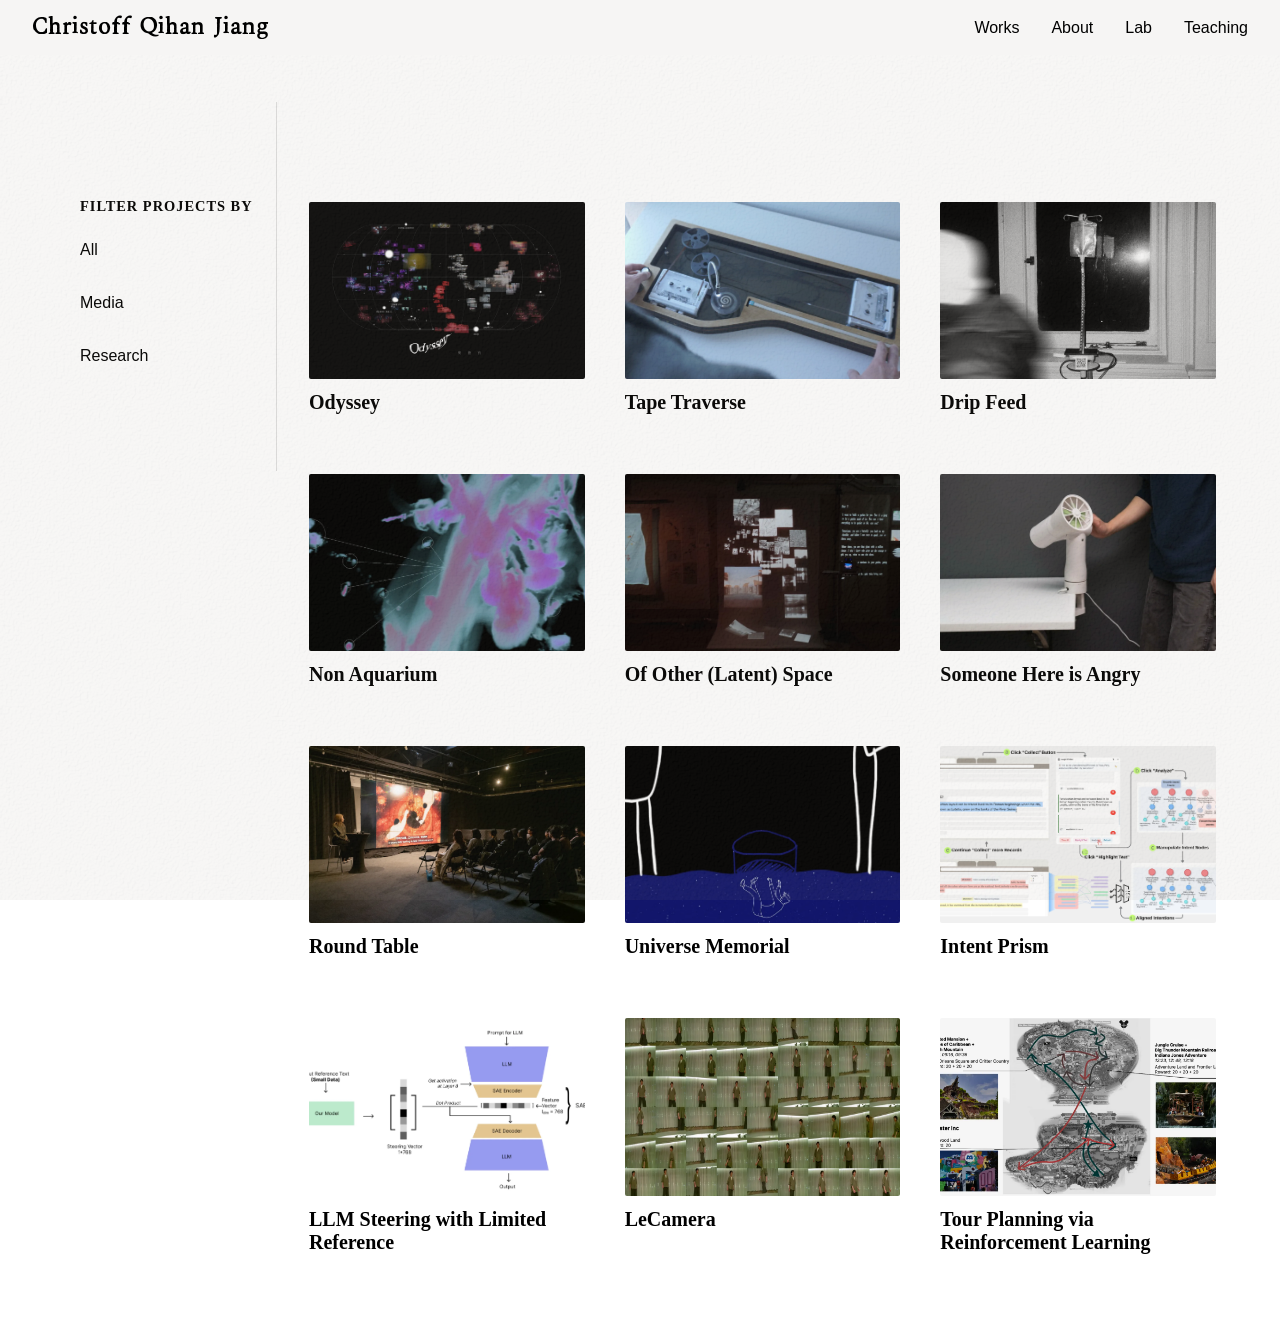
==== index.html @ 777bdf40 "initial portfolio deploy" ====
<!DOCTYPE html>
<html lang="en">
<head>
  <meta charset="UTF-8">
  <meta name="viewport" content="width=device-width, initial-scale=1.0">
  <link rel="icon" href="favicon.ico" type="image/x-icon">
  
  <title>Christoff Qihan Jiang</title>
  <link rel="stylesheet" href="css/base.css">
  <link rel="stylesheet" href="css/layout.css">
  <link rel="stylesheet" href="css/leftBar.css">
  <link rel="stylesheet" href="css/nav.css">
  <script src="js/generateBackground.js"></script>
</head>
<body>
<!--   
  <script src="js/cursor.js"></script>
  -->

  <!-- add navigation bar-->
  <div id="nav"></div>  
  <script src="js/nav.js"></script>

  <!-- Filter bar and project grid container -->
  <div class="main-container">
    
  <script src= "js/leftBar.js"></script>
    <aside class="left-bar">
      <h2 class="left-title">Filter Projects by</h2>
      <button class="left-btn">All</button>
      <button class="left-btn">Media</button>
      <button class="left-btn">Research</button>
    </aside>

    <!-- Create grid for all projects -->
    <div id="project-grid-container"></div>
  </div>

  <script src="js/createProjectGrid.js"></script>
</body>
</html>
---- css/base.css ----
figure {
    display: flex;
    flex-direction: column;
    align-items: center;
    margin: 0;
}

caption {
    display: block;
    text-align: center;
    font-size: 0.9rem;
    color: #555;
    margin-top: 0.5rem;
}

a {
  color: inherit;
  text-decoration: none;
}

button {
    font: inherit;
}

p {
    font-size: 1rem;
    line-height: 1.25;
}

/*font*/
@font-face {
    font-family: "TitleFont";
    src: url("../assets/fonts/ShineTypewriter.ttf") format("truetype");
    font-weight: 800;
    font-style: normal;
}

/* @font-face {
    font-family: "TitleFont";
    src: url("../assets/fonts/DMSerifDisplay-Italic.ttf") format("truetype");
    font-weight: 800;
    font-style: italic;
} */

body {
    margin: 0;
    padding-top: 70px; /* Adjust based on your nav height */
    font-family: "Inter", sans-serif;
}

body::before {
    content: '';
    position: fixed;
    inset: 0;
    z-index: 1;
    pointer-events: none;
    /* background-image injected by js/grainBg.js */
    opacity: 0.08;
}

h1, h2, h3, h4, h5, h6 {
    font-family: "Garamond", serif;
    font-weight: 600;
}
---- css/layout.css ----
.main-container {
    display: flex;
    gap: 2rem;
    margin: 0 auto;
    padding: 2rem 5% 5% 5%;
}

.content-container {
    flex: 1;
    display:block;
    gap: 2rem;
    padding: 0 5% 5% 5%;
}

/* Project Grid */
.project-grid {
  display: grid;
  grid-template-columns: repeat(3, 1fr);
  gap: 40px; 
  padding-top: 11%;
}

/* Image container with 4:3 aspect ratio */
.project-image-wrapper {
  aspect-ratio: 14 / 9;
  overflow: hidden;
  background: #f0f0f0;
  border-radius: 2px;
  position:relative;
  cursor: pointer;
}

/* Image fills container and crops from center */
.project-image-wrapper img {
  width: 100%;
  height: 100%;
  object-fit: cover;        /* crops to fill */
  object-position: center;  /* crops from center */
  transition: filter 0.5s smooth; /* smooth blur transition */
}

.project-image-wrapper:hover img {
  filter: blur(5px);

}


/* Overlay hidden by default */
/* adding a black background for the overlay */
.project-overlay {
  position: absolute;
  top: 0;
  left: 0;
  width: 100%;
  height: 100%;
  background: rgba(0, 0, 0, 0.5);  /* 50% dim */
  opacity: 0;
  transition: opacity 0.3s ease;
  display: flex;
  align-items: center;
  justify-content: flex-start;
  padding: 15px;
  box-sizing: border-box;
}


/* Show overlay on hover */
.project-image-wrapper:hover .project-overlay {
  opacity: 1;
}

.project-subtitle {
  color: white;
  text-align: center;
  font-size: 14px;
  line-height: 1.4;
  margin: 0;
  text-align: left;   
}

/* Fade in effects for cards*/
@keyframes enter {
  from { opacity: 0; }
  to   { opacity: 1; }
}

/* Card styling */
.project-card-link {
  text-decoration: none;
  color: inherit;
  display: block;
}

.project-card {
  transition: all 0.3s ease;
  display: block;
}

.project-card.card-enter {
  animation: enter 0.2s both;
}

.project-card h3 {
  margin-top: 12px;
  font-size: 20px;
  font-weight: 600;
}

.project-card a:hover {
  opacity: 1; 
}
#project-grid-container {
    flex: 1;
}
---- css/leftBar.css ----
.left-bar {
    flex: 0 0 180px;
    display: flex;
    flex-direction: column;
    gap: 1rem;
    padding: 6rem 1rem 6rem 1rem;
    border-right: 1px solid #e0e0e0;
    height: fit-content;
    position: sticky;
    top: 5rem;
}

.left-title {
    margin: 0;
    font-size: 0.9rem;
    font-weight: 600;
    letter-spacing: 1px;
    text-transform: uppercase;
}

.left-btn {
    padding: 0.6rem 0 0.6rem 0;
    background: transparent;
    border: none;
    cursor: pointer;
    font-size: 1rem;
    transition: all 0.2s ease;
    text-align: left;
}

.left-btn:hover {
    background: #f5f5f5;
    border-color: #999;
}
---- css/nav.css ----
.nav {
  display: flex;
  justify-content: space-between;
  align-items: center;
  padding: 1rem 2rem;
  position: fixed;
  background-color: #f6f5f4;
  top: 0;
  left: 0;
  right: 0;  
  z-index: 100;
}

.nav-name {
  font-family: "TitleFont", serif;
  font-size: 1.5rem;
  text-decoration: none;
  color: inherit;
  font-weight: 500;
}

.nav-links {
  list-style: none;
  margin: 0;
  padding: 0;
  display: flex;
  gap: 2rem;
}

.nav-links a {
  text-decoration: none;
  color: inherit;
}

.nav-links a:hover {
  opacity: 0.5;
}
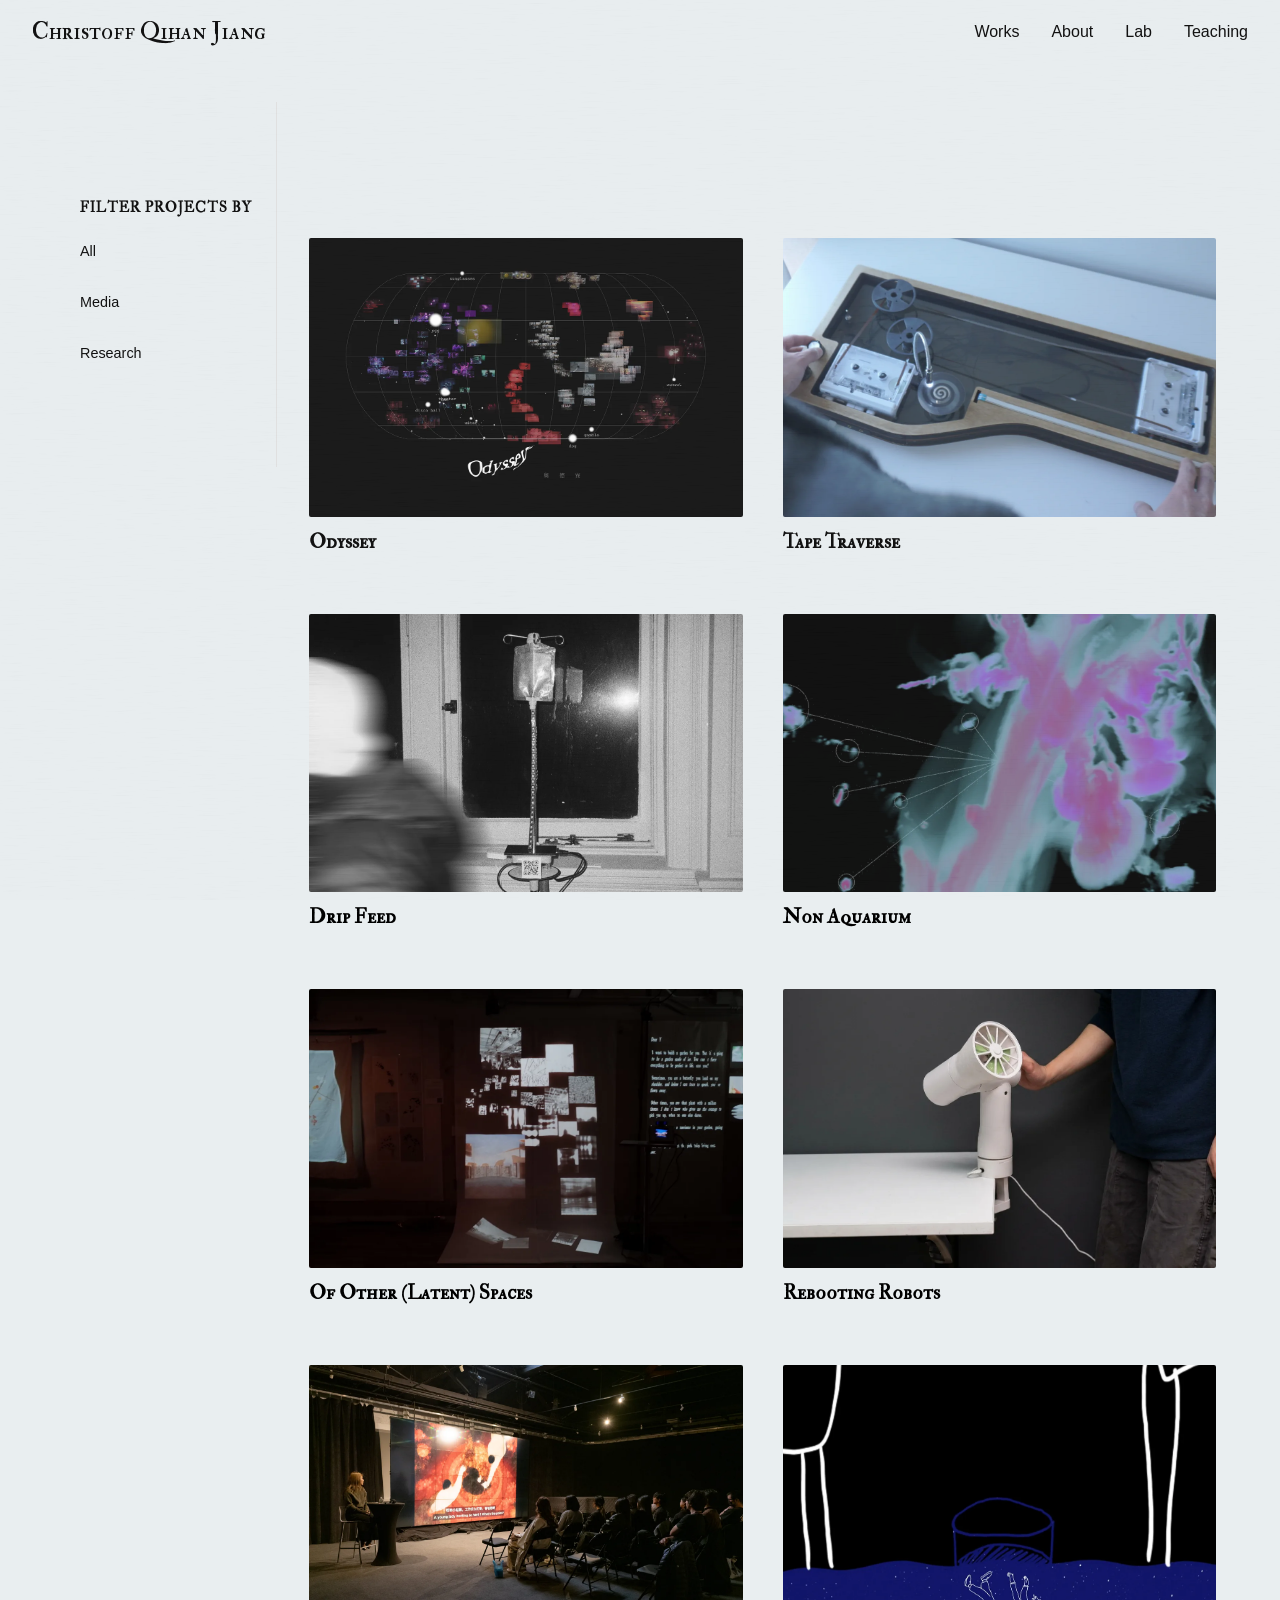
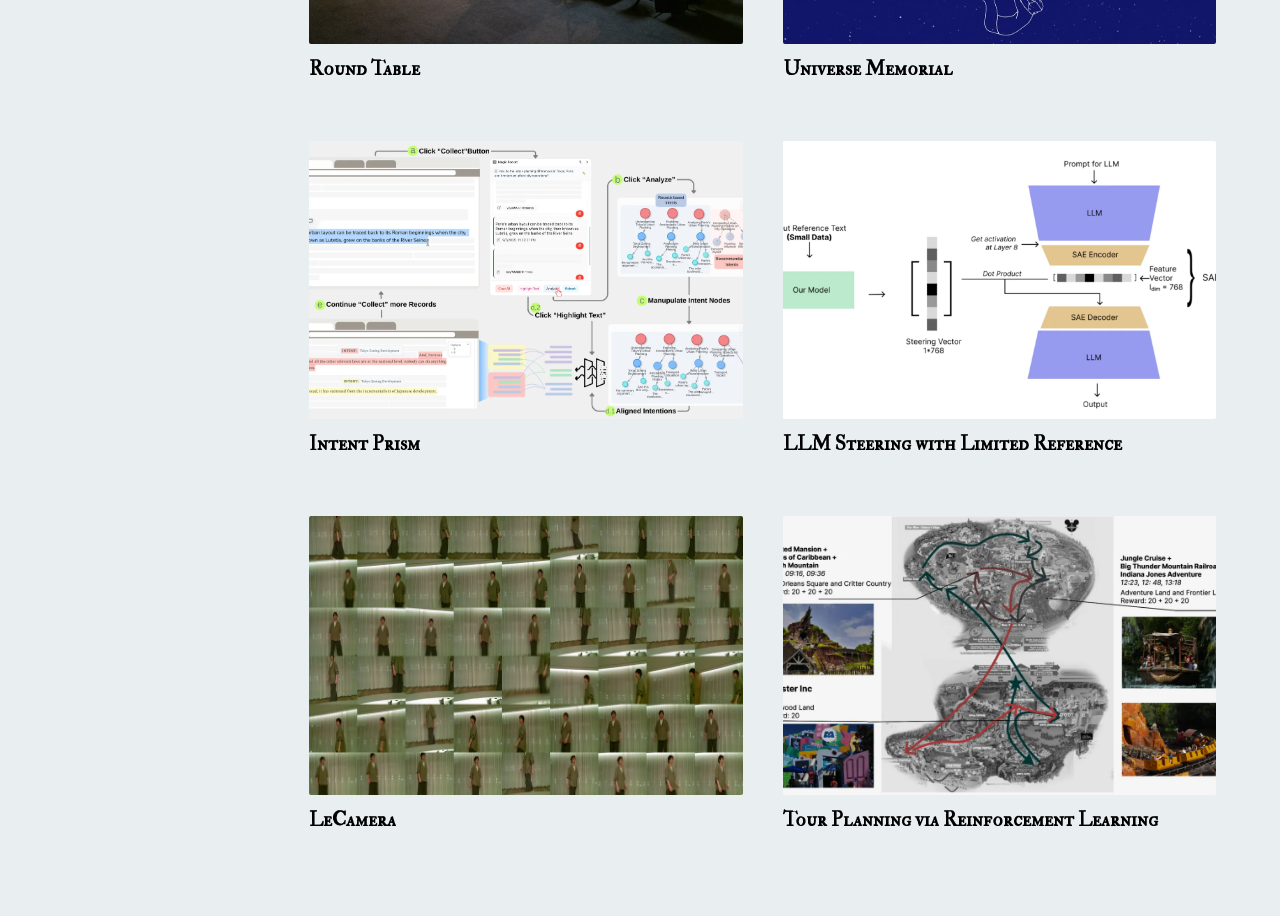
==== commit 0397ec70: "add responsive design" ====
--- a/index.html
+++ b/index.html
@@ -11,6 +11,7 @@
   <link rel="stylesheet" href="css/leftBar.css">
   <link rel="stylesheet" href="css/nav.css">
   <script src="js/generateBackground.js"></script>
+  <link rel="stylesheet" href="css/responsive.css">
 </head>
 <body>
 <!--   
--- a/css/base.css
+++ b/css/base.css
@@ -1,3 +1,7 @@
+html {
+    font-size: 16px;
+}
+
 figure {
     display: flex;
     flex-direction: column;
@@ -24,41 +28,51 @@
 
 p {
     font-size: 1rem;
-    line-height: 1.25;
+    line-height: 1.5;
 }
 
 /*font*/
 @font-face {
     font-family: "TitleFont";
-    src: url("../assets/fonts/ShineTypewriter.ttf") format("truetype");
-    font-weight: 800;
+    src: url("../assets/fonts/IMFellDoublePicaSC-Regular.ttf") format("truetype");
+    font-weight: 400;
+    font-style: normal;
+}
+
+@font-face {
+    font-family: "ContentFont";
+    src: url("../assets/fonts/HinaMincho-Regular.ttf") format("truetype");
+    font-weight: 400;
     font-style: normal;
 }
 
 /* @font-face {
-    font-family: "TitleFont";
-    src: url("../assets/fonts/DMSerifDisplay-Italic.ttf") format("truetype");
+    font-family: "ContentFont";
+    src: url("../assets/fonts/SpaceMono-Bold.ttf") format("truetype");
     font-weight: 800;
-    font-style: italic;
+    font-style: bold;
 } */
+
+
 
 body {
     margin: 0;
-    padding-top: 70px; /* Adjust based on your nav height */
-    font-family: "Inter", sans-serif;
+    padding-top: 70px; 
+    font-family: "Roboto Mono", sans-serif;
+    background-color: rgb(233, 238, 240);
 }
 
 body::before {
     content: '';
     position: fixed;
     inset: 0;
-    z-index: 1;
+    z-index: 9000;
     pointer-events: none;
-    /* background-image injected by js/grainBg.js */
     opacity: 0.08;
 }
 
 h1, h2, h3, h4, h5, h6 {
-    font-family: "Garamond", serif;
-    font-weight: 600;
+    font-family: "TitleFont", serif;
+    font-weight: 400;
+    font-style: normal;
 }
--- a/css/layout.css
+++ b/css/layout.css
@@ -15,9 +15,9 @@
 /* Project Grid */
 .project-grid {
   display: grid;
-  grid-template-columns: repeat(3, 1fr);
+  grid-template-columns: repeat(2, 1fr);
   gap: 40px; 
-  padding-top: 11%;
+  padding-top: 15%;
 }
 
 /* Image container with 4:3 aspect ratio */
--- a/css/leftBar.css
+++ b/css/leftBar.css
@@ -19,17 +19,19 @@
 }
 
 .left-btn {
-    padding: 0.6rem 0 0.6rem 0;
+    padding: 0.6rem 0rem;
     background: transparent;
+    /*border: 1px solid #00000000;*/
     border: none;
     cursor: pointer;
-    font-size: 1rem;
+    font-size: 0.9rem;
     transition: all 0.2s ease;
     text-align: left;
 }
 
 .left-btn:hover {
     background: #f5f5f5;
-    border-color: #999;
+    /*border: 1px solid #202020;*/
+
 }
 
--- a/css/nav.css
+++ b/css/nav.css
@@ -4,7 +4,7 @@
   align-items: center;
   padding: 1rem 2rem;
   position: fixed;
-  background-color: #f6f5f4;
+  background-color: inherit;
   top: 0;
   left: 0;
   right: 0;  
--- a/css/responsive.css
+++ b/css/responsive.css
@@ -0,0 +1,173 @@
+/*RESPONSIVE — Tablet & Mobile Breakpoints*/
+
+/* ── Tablet (≤ 1024px) ── */
+@media (max-width: 1024px) {
+  .project-grid {
+    gap: 24px;
+  }
+
+  .project-meta-container {
+    grid-template-columns: repeat(2, 1fr);
+  }
+}
+
+/* ── Mobile (≤ 768px) ── */
+@media (max-width: 768px) {
+
+  /* Nav */
+  .nav {
+    padding: 0.75rem 1.25rem;
+  }
+
+  .nav-name {
+    font-size: 1.1rem;
+  }
+
+  .nav-links {
+    gap: 1rem;
+    font-size: 0.9rem;
+  }
+
+  /* ── Main layout: stack vertically ── */
+  .main-container {
+    flex-direction: column;
+    padding: 5rem 1.25rem 3rem;
+    gap: 0;
+  }
+
+  .content-container {
+    padding: 0;
+  }
+
+  /* ── Left bar: horizontal filter strip ── */
+  .left-bar {
+    flex: none;
+    width: 100%;
+    flex-direction: row;
+    flex-wrap: wrap;
+    align-items: center;
+    gap: 0.5rem;
+    padding: 1rem 0;
+    border-right: none;
+    border-bottom: 1px solid #e0e0e0;
+    position: static;
+    top: auto;
+  }
+
+  .left-title,
+  .left-bar-title {
+    width: 100%;
+    font-size: 0.8rem;
+    margin: 0 0 0.25rem;
+  }
+
+  .left-btn {
+    padding: 0.3rem 0.75rem;
+    border: 1px solid #e0e0e0;
+    border-radius: 2px;
+    font-size: 0.85rem;
+  }
+
+  /* ── Project grid: single column ── */
+  .project-grid {
+    grid-template-columns: 1fr;
+    gap: 1.5rem;
+    padding-top: 1.5rem;
+  }
+
+  /* ── About page ── */
+  .about-me-container {
+    flex-direction: column;
+    height: auto;
+    overflow: visible;
+    padding: 5rem 1.25rem 3rem;
+    gap: 1.5rem;
+  }
+
+  .about-me-container .left {
+    width: 100%;
+    padding: 0;
+    overflow: visible;
+  }
+
+  .about-me-container .right {
+    width: 100%;
+    align-items: flex-start;
+    justify-content: flex-start;
+  }
+
+  #profile-image {
+    width: 100%;
+    max-height: 70vh;
+    object-fit: contain;
+    object-position: left;
+  }
+
+  /* ── Teaching page ── */
+  .teaching-container {
+    padding: 1.5rem 0;
+  }
+
+  .teaching-figure-container {
+    width: 100%;
+  }
+
+  .teaching-entry {
+    flex-direction: column;
+    gap: 0.25rem;
+    align-items: flex-start;
+  }
+
+  .entry-date {
+    order: -1;
+  }
+
+  /* ── Works pages ── */
+  .works-content {
+    padding: 0 0 2rem;
+  }
+
+  .work-page .content-container {
+    padding: 0;
+  }
+
+  .content-container p {
+    margin: 1.5rem 0;
+  }
+
+  .project-title-container {
+    grid-template-columns: 1fr;
+  }
+
+  .brief-title       { grid-column: 1; }
+  .brief-date        { grid-column: 1; grid-row: auto; text-align: left; }
+  .brief-labels      { grid-column: 1; }
+  .brief-description { grid-column: 1; }
+
+  .project-meta-container {
+    grid-template-columns: 1fr;
+    gap: 1rem;
+    margin-right: 0;
+  }
+
+  /* Standalone size modifiers */
+  .fig-wide,
+  .fig-half {
+    width: 100%;
+  }
+
+  /* All fig-grid variants collapse to single column */
+  .fig-grid {
+    grid-template-columns: 1fr !important;
+  }
+
+  /* ── Lab page ── */
+  .lab-content {
+    padding-top: 1rem;
+  }
+
+  /* ── Footer ── */
+  .footer {
+    padding: 1rem 1.25rem 3rem;
+  }
+}
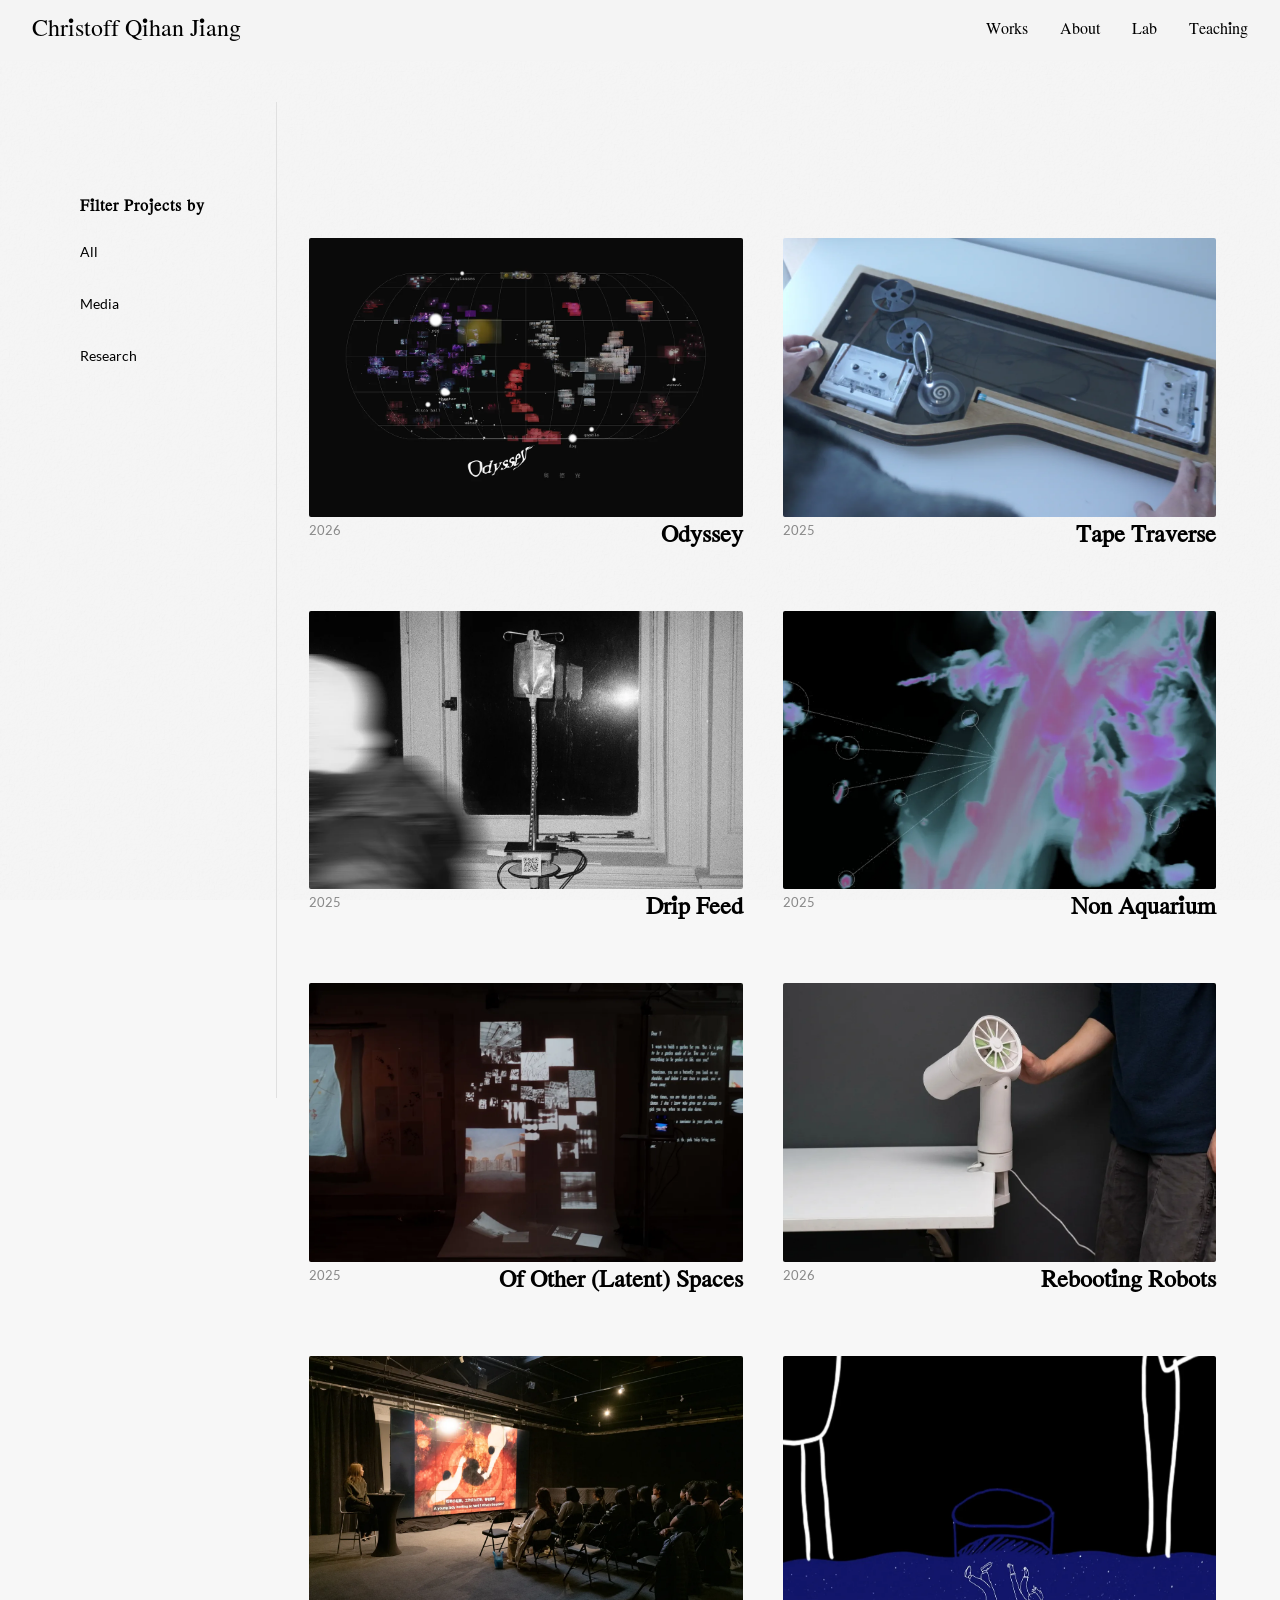
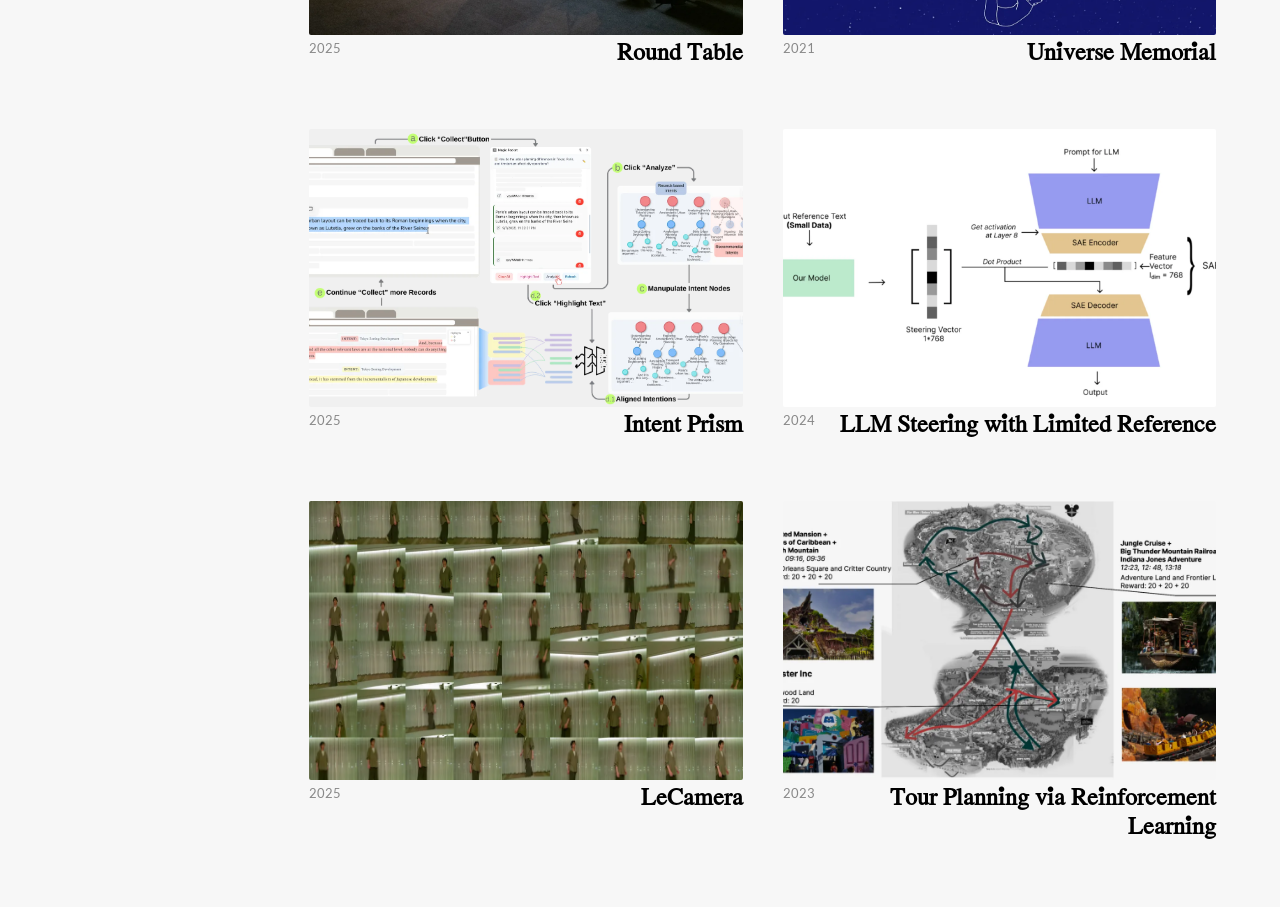
==== commit be94a420: "bug fix" ====
--- a/index.html
+++ b/index.html
@@ -28,9 +28,11 @@
   <script src= "js/leftBar.js"></script>
     <aside class="left-bar">
       <h2 class="left-title">Filter Projects by</h2>
-      <button class="left-btn">All</button>
-      <button class="left-btn">Media</button>
-      <button class="left-btn">Research</button>
+      <div class="left-btn-row">
+        <button class="left-btn">All</button>
+        <button class="left-btn">Media</button>
+        <button class="left-btn">Research</button>
+      </div>
     </aside>
 
     <!-- Create grid for all projects -->
--- a/css/base.css
+++ b/css/base.css
@@ -34,15 +34,15 @@
 /*font*/
 @font-face {
     font-family: "TitleFont";
-    src: url("../assets/fonts/IMFellDoublePicaSC-Regular.ttf") format("truetype");
+    src: url("../assets/fonts/TimesDotRom.otf") format("truetype");
     font-weight: 400;
     font-style: normal;
 }
 
 @font-face {
     font-family: "ContentFont";
-    src: url("../assets/fonts/HinaMincho-Regular.ttf") format("truetype");
-    font-weight: 400;
+    src: url("../assets/fonts/Lato-Regular.ttf") format("truetype");
+    font-weight: 450;
     font-style: normal;
 }
 
@@ -58,17 +58,17 @@
 body {
     margin: 0;
     padding-top: 70px; 
-    font-family: "Roboto Mono", sans-serif;
-    background-color: rgb(233, 238, 240);
+    font-family: "ContentFont", sans-serif;
+    background-color: rgb(247, 247, 247);
 }
 
 body::before {
     content: '';
     position: fixed;
     inset: 0;
-    z-index: 9000;
+    z-index: -1;
     pointer-events: none;
-    opacity: 0.08;
+    opacity: 0.1;
 }
 
 h1, h2, h3, h4, h5, h6 {
@@ -76,3 +76,4 @@
     font-weight: 400;
     font-style: normal;
 }
+
--- a/css/layout.css
+++ b/css/layout.css
@@ -16,7 +16,7 @@
 .project-grid {
   display: grid;
   grid-template-columns: repeat(2, 1fr);
-  gap: 40px; 
+  gap: 60px 40px; 
   padding-top: 15%;
 }
 
@@ -57,7 +57,7 @@
   opacity: 0;
   transition: opacity 0.3s ease;
   display: flex;
-  align-items: center;
+  align-items: end;
   justify-content: flex-start;
   padding: 15px;
   box-sizing: border-box;
@@ -72,10 +72,9 @@
 .project-subtitle {
   color: white;
   text-align: center;
-  font-size: 14px;
+  font-size: 1rem;
   line-height: 1.4;
   margin: 0;
-  text-align: left;   
 }
 
 /* Fade in effects for cards*/
@@ -100,10 +99,26 @@
   animation: enter 0.2s both;
 }
 
+.project-card-footer {
+  display: flex;
+  align-items: top;
+  justify-content: space-between;
+  margin-top: 5px;
+}
+
+.project-year {
+  font-family: "ContentFont", sans-serif;
+  align-items: top;
+  font-size: 0.8rem;
+  color: #888;
+  flex-shrink: 0;
+}
+
 .project-card h3 {
-  margin-top: 12px;
-  font-size: 20px;
+  margin: 0;
+  font-size: 1.5rem;
   font-weight: 600;
+  text-align: right;
 }
 
 .project-card a:hover {
--- a/css/leftBar.css
+++ b/css/leftBar.css
@@ -5,17 +5,18 @@
     gap: 1rem;
     padding: 6rem 1rem 6rem 1rem;
     border-right: 1px solid #e0e0e0;
-    height: fit-content;
+    max-height: calc(100vh - 6rem);
+    overflow-y: auto;
     position: sticky;
     top: 5rem;
 }
 
 .left-title {
     margin: 0;
-    font-size: 0.9rem;
+    font-size: 1rem;
     font-weight: 600;
     letter-spacing: 1px;
-    text-transform: uppercase;
+    /*text-transform: uppercase;*/
 }
 
 .left-btn {
@@ -31,7 +32,11 @@
 
 .left-btn:hover {
     background: #f5f5f5;
-    /*border: 1px solid #202020;*/
-
 }
 
+.left-btn-row {
+    display: flex;
+    flex-direction: column;
+    gap: 1rem;
+}
+
--- a/css/nav.css
+++ b/css/nav.css
@@ -4,7 +4,8 @@
   align-items: center;
   padding: 1rem 2rem;
   position: fixed;
-  background-color: inherit;
+  background-color: #f4f4f4;
+  /* border-bottom: 1px dotted #292929; */
   top: 0;
   left: 0;
   right: 0;  
@@ -21,6 +22,7 @@
 
 .nav-links {
   list-style: none;
+  font-family: "TitleFont", sans-serif;
   margin: 0;
   padding: 0;
   display: flex;
--- a/css/responsive.css
+++ b/css/responsive.css
@@ -31,7 +31,7 @@
   /* ── Main layout: stack vertically ── */
   .main-container {
     flex-direction: column;
-    padding: 5rem 1.25rem 3rem;
+    padding: 0rem 1.25rem 3rem;
     gap: 0;
   }
 
@@ -39,33 +39,49 @@
     padding: 0;
   }
 
-  /* ── Left bar: horizontal filter strip ── */
+  /* ── Left bar: title row + scrollable button row ── */
   .left-bar {
     flex: none;
     width: 100%;
-    flex-direction: row;
-    flex-wrap: wrap;
-    align-items: center;
+    max-height: none;
+    overflow: visible;
+    flex-direction: column;
     gap: 0.5rem;
     padding: 1rem 0;
-    border-right: none;
+    border: none;
+    border-top: 1px solid #e0e0e0;
     border-bottom: 1px solid #e0e0e0;
+    margin-top: 10vh;
+    margin-bottom: 25vh;
     position: static;
     top: auto;
   }
 
   .left-title,
   .left-bar-title {
-    width: 100%;
     font-size: 0.8rem;
-    margin: 0 0 0.25rem;
+    margin: 0;
+  }
+
+  .left-btn-row {
+    display: flex;
+    flex-direction: row;
+    flex-wrap: nowrap;
+    overflow-x: auto;
+    overflow-y: hidden;
+    -webkit-overflow-scrolling: touch;
+    gap: 0.5rem;
   }
 
   .left-btn {
-    padding: 0.3rem 0.75rem;
+    padding: 0.3rem 0;
     border: 1px solid #e0e0e0;
     border-radius: 2px;
     font-size: 0.85rem;
+    padding: 0.3rem 0.5rem;
+    color: inherit;
+    /* text-decoration: underline; */
+    white-space: nowrap;
   }
 
   /* ── Project grid: single column ── */
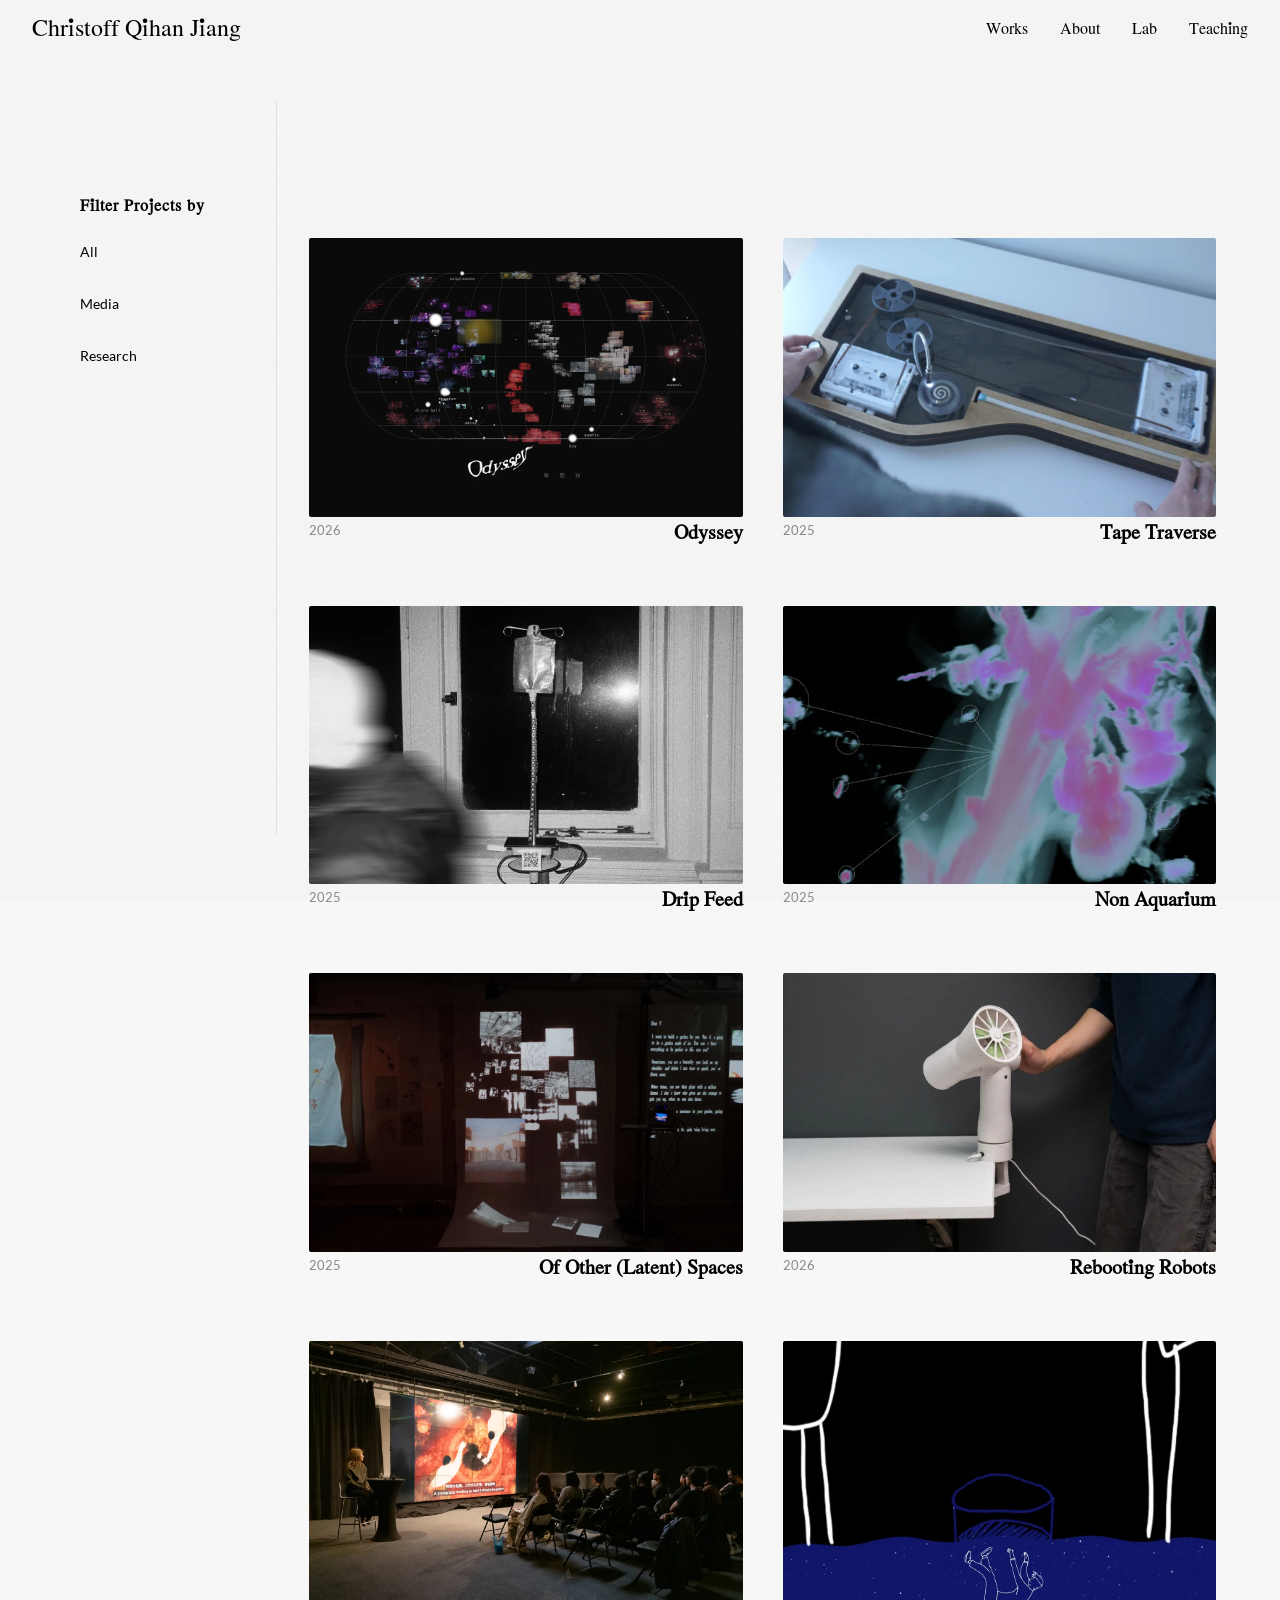
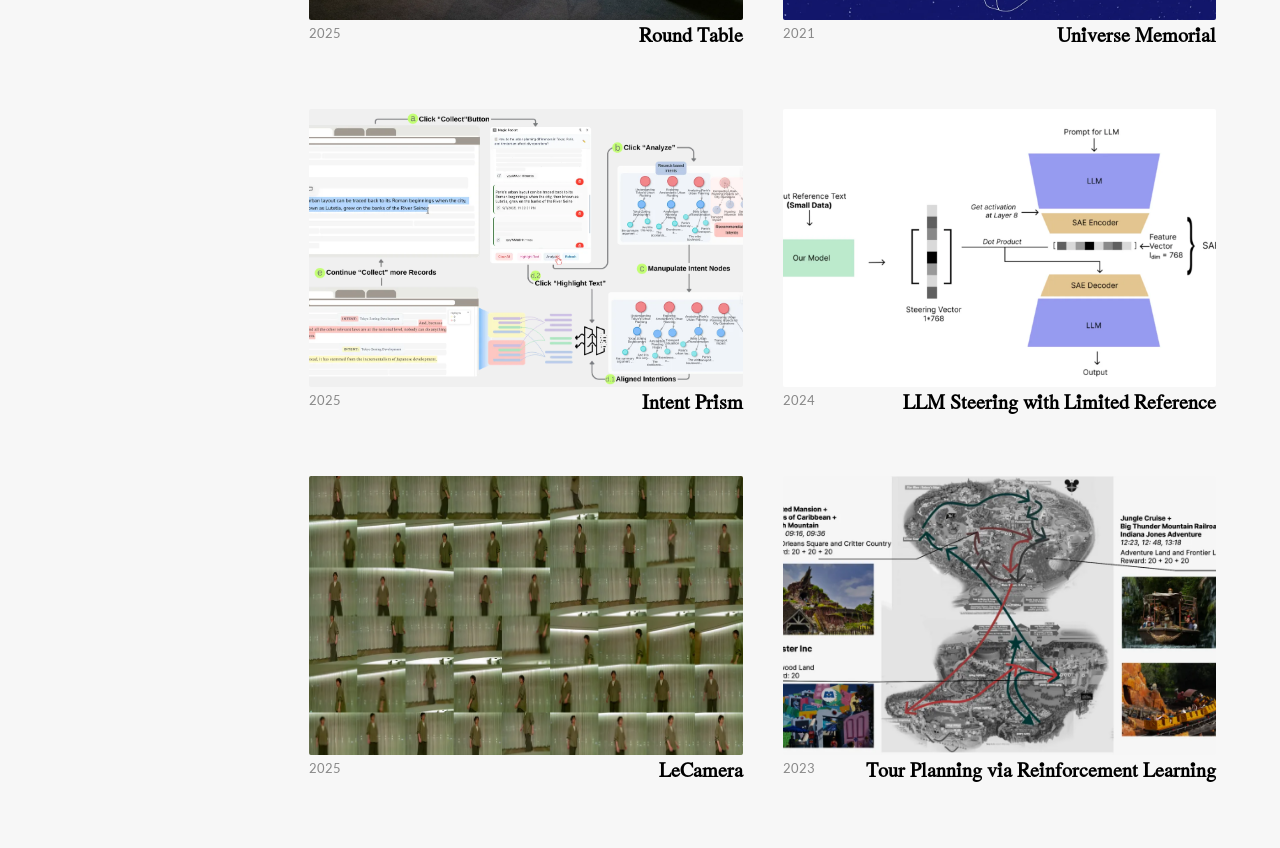
==== commit ae7d4f57: "add vercel web analytics" ====
--- a/index.html
+++ b/index.html
@@ -12,6 +12,10 @@
   <link rel="stylesheet" href="css/nav.css">
   <script src="js/generateBackground.js"></script>
   <link rel="stylesheet" href="css/responsive.css">
+  <script>
+    window.va = window.va || function () { (window.vaq = window.vaq || []).push(arguments); };
+  </script>
+  <script defer src="/_vercel/insights/script.js"></script>
 </head>
 <body>
 <!--   
--- a/css/layout.css
+++ b/css/layout.css
@@ -71,10 +71,10 @@
 
 .project-subtitle {
   color: white;
-  text-align: center;
   font-size: 1rem;
   line-height: 1.4;
   margin: 0;
+  text-align: left;
 }
 
 /* Fade in effects for cards*/
@@ -116,7 +116,7 @@
 
 .project-card h3 {
   margin: 0;
-  font-size: 1.5rem;
+  font-size: 1.25rem;
   font-weight: 600;
   text-align: right;
 }
--- a/css/leftBar.css
+++ b/css/leftBar.css
@@ -4,11 +4,11 @@
     flex-direction: column;
     gap: 1rem;
     padding: 6rem 1rem 6rem 1rem;
-    border-right: 1px solid #e0e0e0;
-    max-height: calc(100vh - 6rem);
+    border-right: 1px solid #e0e0e0; /* originally #e0e0e0 */
+    max-height: 60vh; /*calc(100vh - 6rem);*/
     overflow-y: auto;
     position: sticky;
-    top: 5rem;
+    top: 4rem;
 }
 
 .left-title {
--- a/css/responsive.css
+++ b/css/responsive.css
@@ -51,8 +51,8 @@
     border: none;
     border-top: 1px solid #e0e0e0;
     border-bottom: 1px solid #e0e0e0;
-    margin-top: 10vh;
-    margin-bottom: 25vh;
+    /* margin-top: 5vh; */
+    margin-bottom: 10vh;
     position: static;
     top: auto;
   }
@@ -156,9 +156,9 @@
   }
 
   .brief-title       { grid-column: 1; }
-  .brief-date        { grid-column: 1; grid-row: auto; text-align: left; }
-  .brief-labels      { grid-column: 1; }
-  .brief-description { grid-column: 1; }
+  .brief-date        { grid-column: 1; grid-row: 3; text-align: left; }
+  .brief-labels      { grid-column: 1; grid-row: 2; }
+  .brief-description { grid-column: 1; grid-row: 4; }
 
   .project-meta-container {
     grid-template-columns: 1fr;
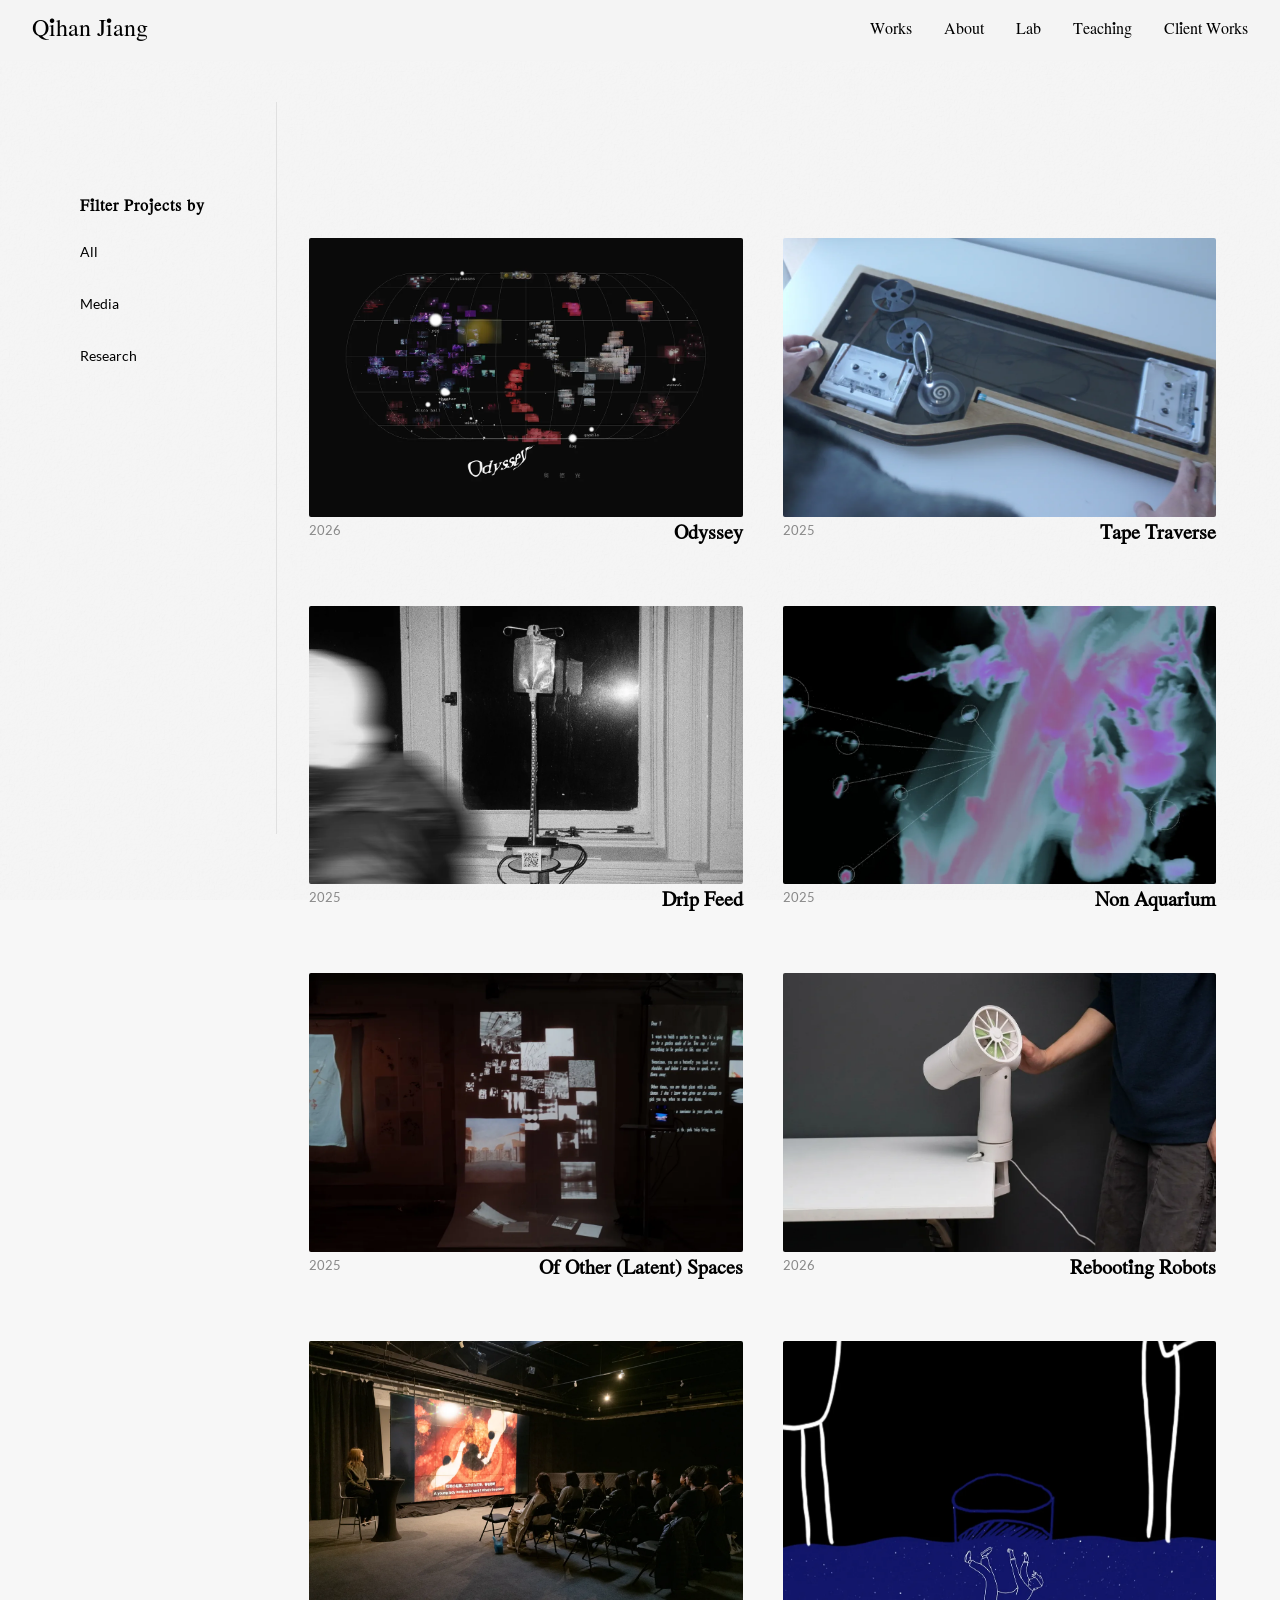
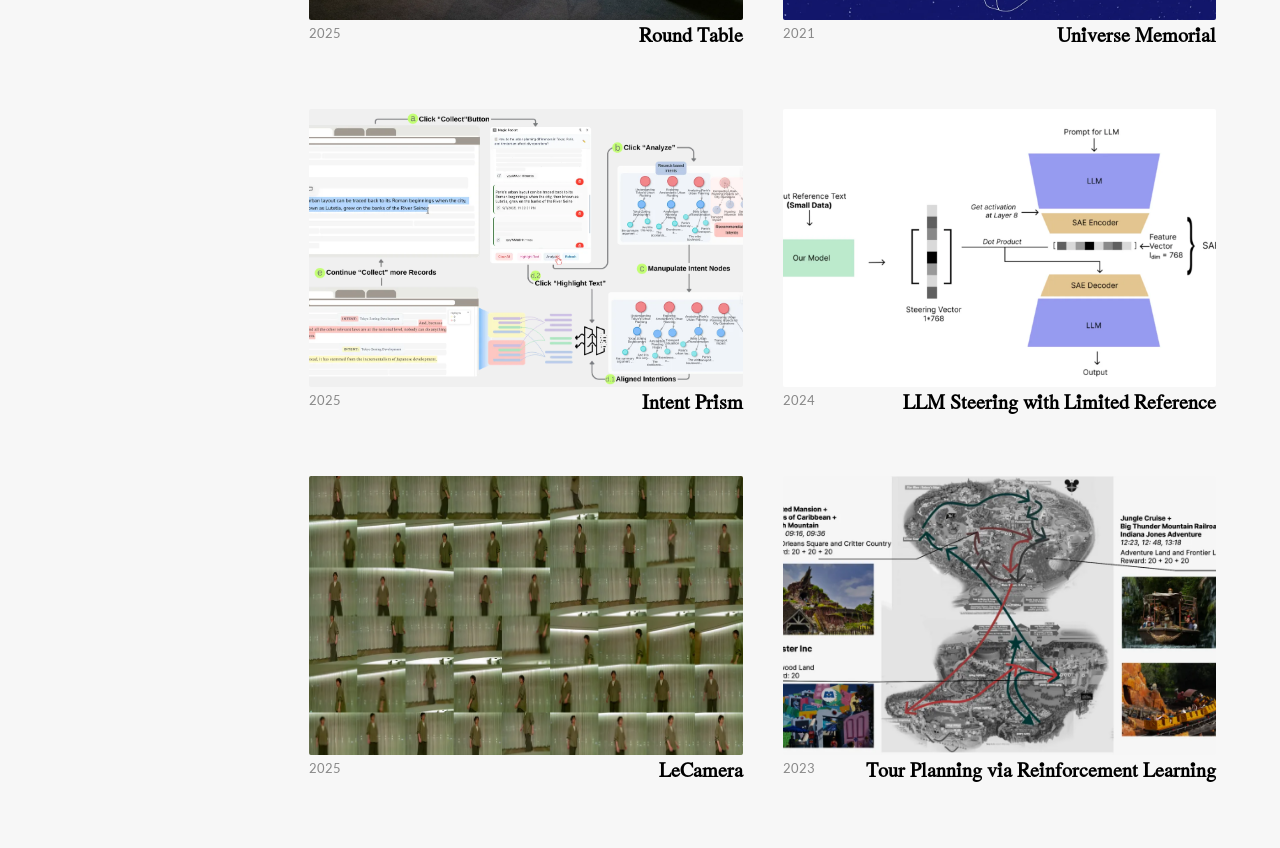
==== commit 00026e78: "add open graph tags for crawler to render preview" ====
--- a/index.html
+++ b/index.html
@@ -5,6 +5,12 @@
   <meta name="viewport" content="width=device-width, initial-scale=1.0">
   <link rel="icon" href="favicon.ico" type="image/x-icon">
   
+  <meta property="og:title" content="Qihan Jiang" />
+  <meta property="og:description" content="Qihan Jiang's personal portfolio" />
+  <meta property="og:image" content="assets/preview.webp" />
+  <meta property="og:url" content="https://qihan.space" />
+  <meta property="og:type" content="website" />
+
   <title>Christoff Qihan Jiang</title>
   <link rel="stylesheet" href="css/base.css">
   <link rel="stylesheet" href="css/layout.css">
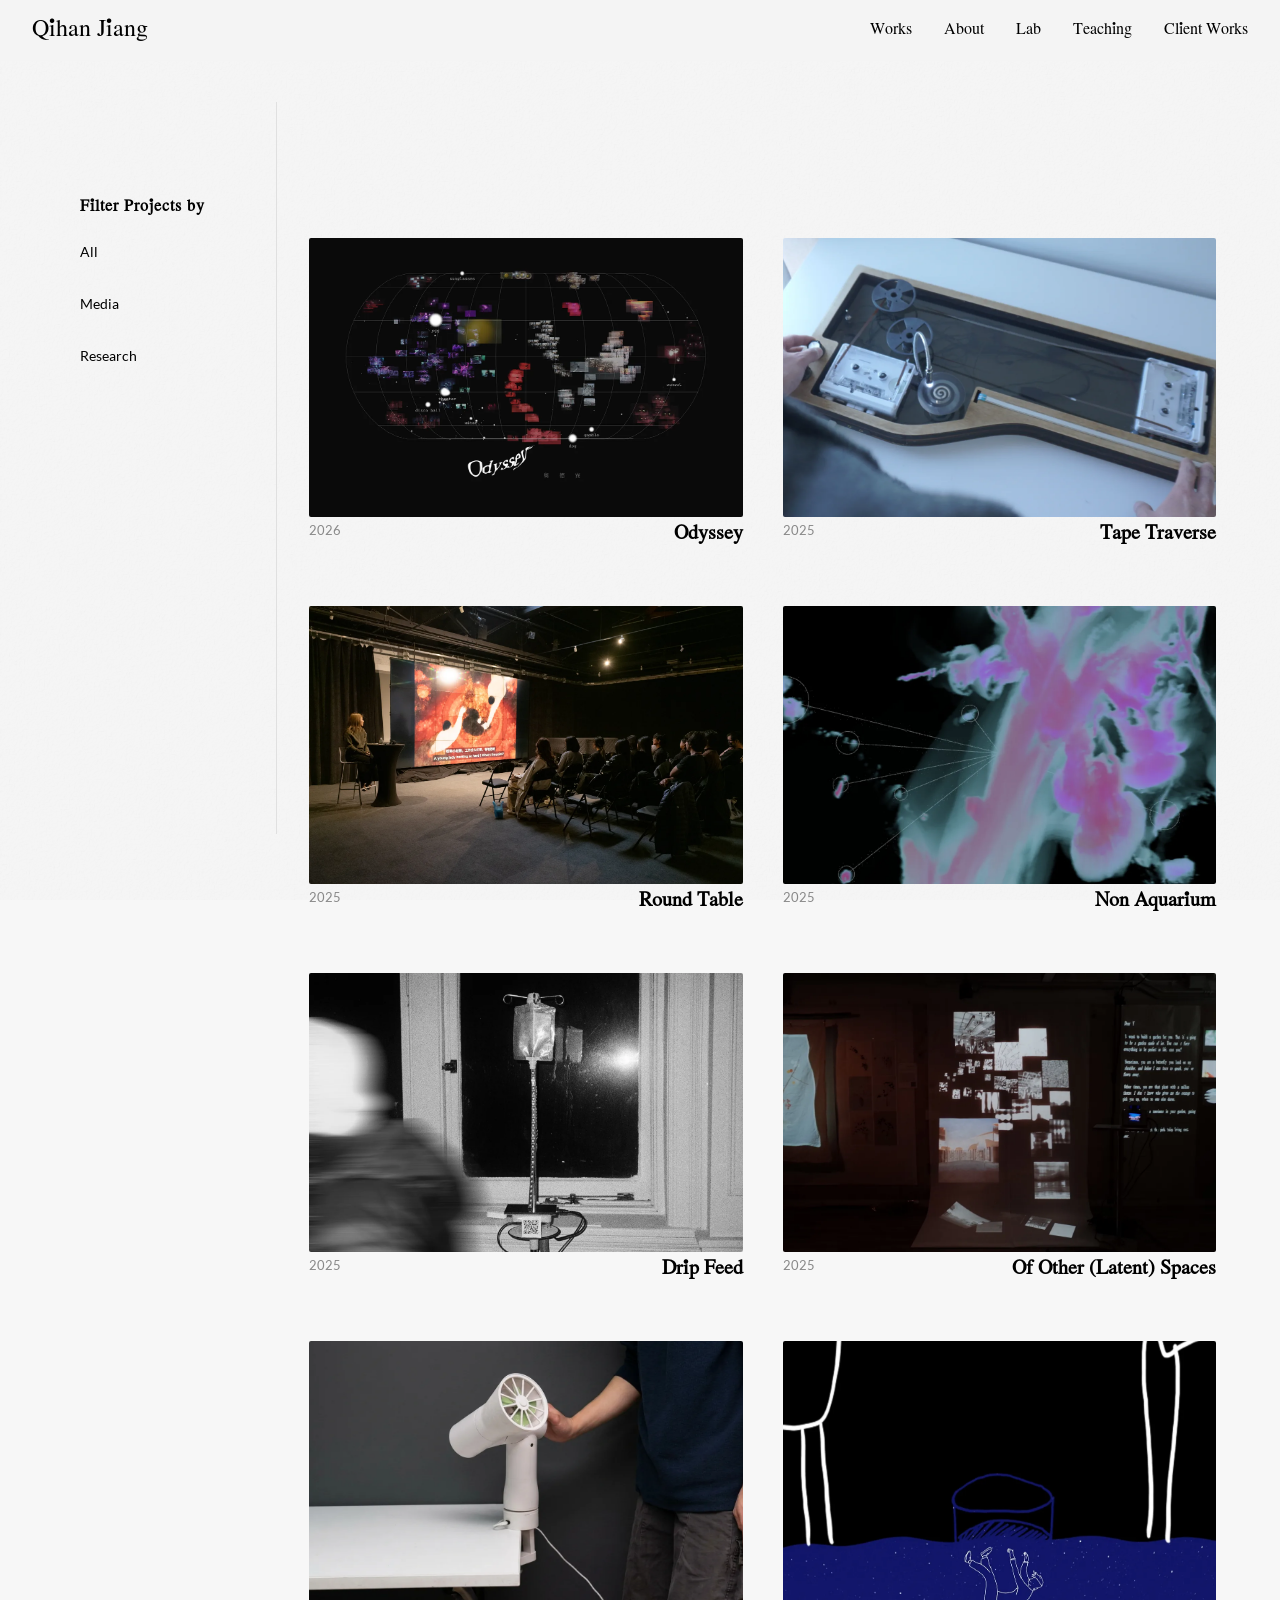
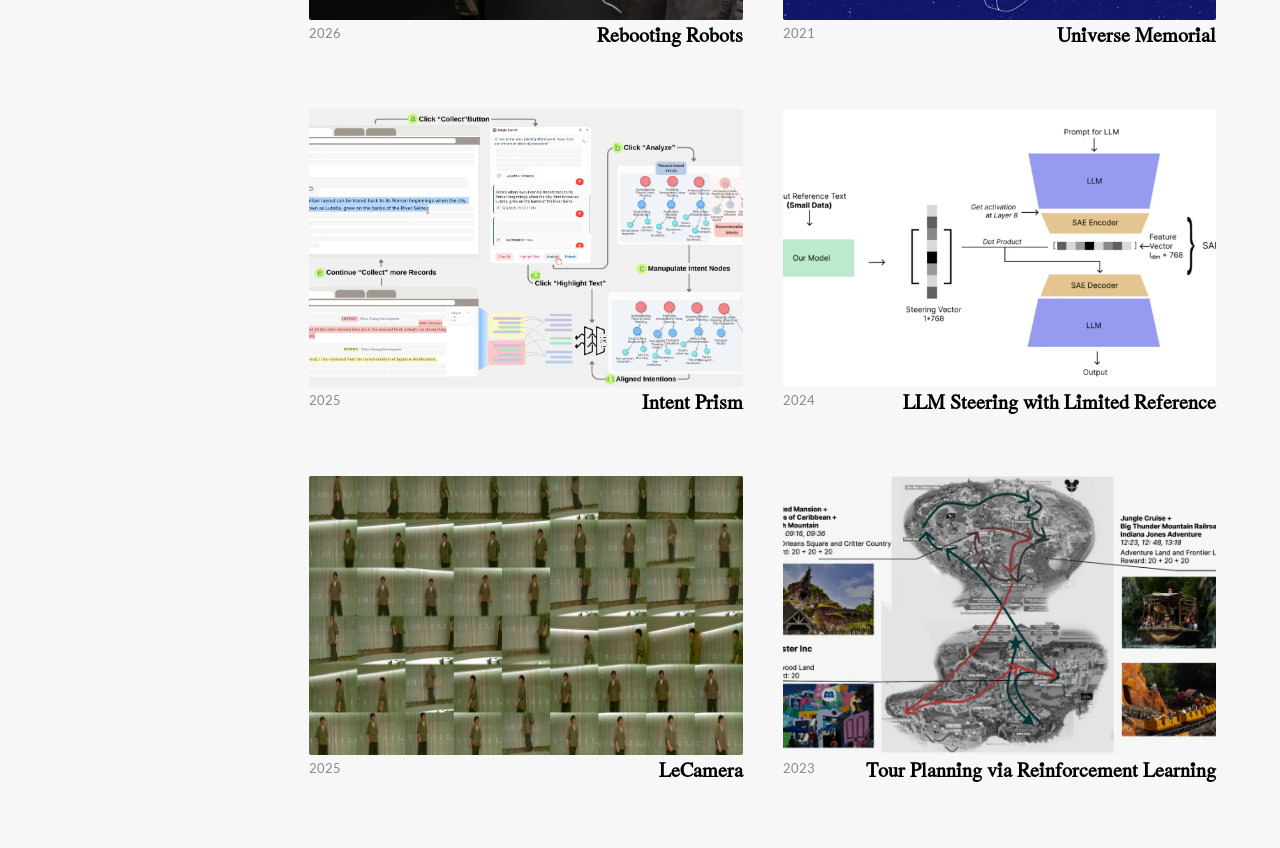
==== commit 9219a77f: "SEO op+changing call out css" ====
--- a/index.html
+++ b/index.html
@@ -11,7 +11,7 @@
   <meta property="og:url" content="https://qihan.space" />
   <meta property="og:type" content="website" />
 
-  <title>Christoff Qihan Jiang</title>
+  <title>Qihan Jiang - Creative Technologist and Data Scientist</title>
   <link rel="stylesheet" href="css/base.css">
   <link rel="stylesheet" href="css/layout.css">
   <link rel="stylesheet" href="css/leftBar.css">
--- a/css/layout.css
+++ b/css/layout.css
@@ -57,8 +57,9 @@
   opacity: 0;
   transition: opacity 0.3s ease;
   display: flex;
-  align-items: end;
-  justify-content: flex-start;
+  flex-direction: column;
+  align-items: flex-start;
+  justify-content: space-between;
   padding: 15px;
   box-sizing: border-box;
 }
@@ -76,6 +77,22 @@
   margin: 0;
   text-align: left;
 }
+
+.project-label {
+  color: white;
+  font-size: 0.8rem;
+  line-height: 1.4;
+  margin: 0;
+  text-align: left;
+}
+
+.project-labels-table {
+  display: grid;
+  grid-template-columns: minmax(0, 1fr);
+  gap: 0.1rem;
+  justify-items: start;
+}
+
 
 /* Fade in effects for cards*/
 @keyframes enter {
